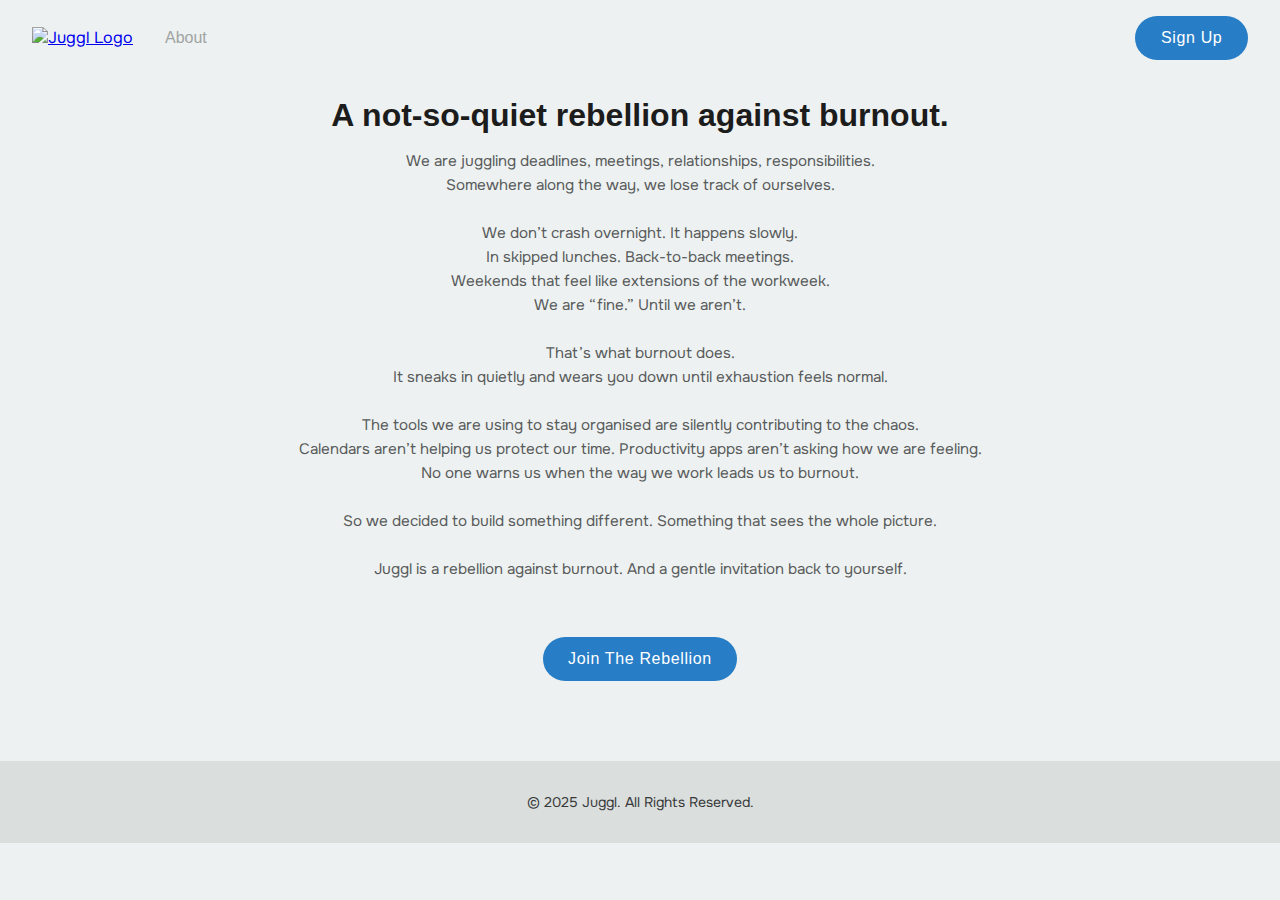
==== about.html @ 4b3c1176 "Create about.html" ====
<!DOCTYPE html>
<html lang="en">
<head>
  <meta charset="UTF-8" />
  <meta name="viewport" content="width=device-width, initial-scale=1.0" />
  <title>About – Juggl</title>

  <!-- Fonts -->
  <link href="https://fonts.googleapis.com/css2?family=Onest:wght@400;500;700&display=swap" rel="stylesheet" />

  <style>
    @font-face {
        font-family: 'Roca';
        src: url('Roca-Regular.woff') format('truetype');
        font-weight: normal;
        font-style: normal;
    }

    * {
      box-sizing: border-box;
    }

    body {
      margin: 0;
      padding: 0;
      font-family: 'Onest', sans-serif;
      background-color: #EEF1F1;
      color: #585B5B;
    }

    nav {
      display: flex;
      justify-content: space-between;
      align-items: center;
      padding: 1rem 2rem;
    }

    .nav-left {
      display: flex;
      align-items: center;
      gap: 2rem;
    }

    .about-link {
      text-decoration: none;
      color: #9FA4A3;
      font-family: 'Roca', sans-serif;
      font-weight: normal;
      font-size: 1rem;
    }

    .signup-button {
      display: inline-block;
      text-decoration: none;
      padding: 0.8rem 1.6rem;
      border-radius: 3rem;
      background: #277DC6;
      color: white;
      font-family: 'Roca', sans-serif;
      font-size: 1rem;
      letter-spacing: 0.04rem;
      border: none;
      cursor: pointer;
    }

    .signup-button:hover {
      background-color: #19598F;
    }

    .container {
      text-align: center;
      padding: 0rem 2rem 2rem;
      max-width: 800px;
      margin: 0 auto;
      margin-bottom: 1rem;
      position: relative;
      z-index: 1;
    }

    h1 {
      font-family: 'Roca', sans-serif;
      font-size: 2rem;
      margin-bottom: 0.5rem;
      color: #1B1C1B;
    }

    p {
      font-size: 0.95rem;
      line-height: 1.5rem;
      margin-bottom: 1.5rem;
    }

    .cta-button {
      font-family: 'Roca', sans-serif;
      background-color: #277DC6;
      color: white;
      padding: 0.8rem 1.6rem;
      border-radius: 3rem;
      font-size: 1rem;
      letter-spacing: 0.04rem;
      text-decoration: none;
      display: inline-block;
      margin-top: 2rem;
    }

    .cta-button:hover {
      background-color: #19598F;
    }

    footer {
      text-align: center;
      font-size: 0.875rem;
      color: #383A3A;
      background-color: rgba(197, 204, 202, 0.5);
      padding: 2rem 1rem;
      margin-top: 3rem;
      margin-bottom: 0rem;
    }
  </style>
</head>
<body>

  <!-- Top Nav Bar -->
  <nav>
    <div class="nav-left">
     <a href="index.html">
     <img src="updatedlogo.png" alt="Juggl Logo" style="height: 32px;" />
    </a>
    <a href="about.html" class="about-link">About</a>
    </div>
    <a href="https://forms.gle/b6KvJgP85BKoRMAT6" class="signup-button" target="_blank" rel="noopener noreferrer">Sign Up</a>
  </nav>
  
  <!-- Page Content -->
  <div class="container">
    <h1>A not-so-quiet rebellion against burnout.</h1>
    <p>We are juggling deadlines, meetings, relationships, responsibilities. <br/> Somewhere along the way, we lose track of ourselves.</p>
    <p>We don’t crash overnight. It happens slowly. <br/> In skipped lunches. Back-to-back meetings. <br/> Weekends that feel like extensions of the workweek. <br/> We are “fine.” Until we aren’t. </p>
    <p>That’s what burnout does. <br/> It sneaks in quietly and wears you down until exhaustion feels normal.</p>
    <p>The tools we are using to stay organised are silently contributing to the chaos. <br/> Calendars aren’t helping us protect our time. Productivity apps aren’t asking how we are feeling. <br/> No one warns us when the way we work leads us to burnout.</p>
    <p>So we decided to build something different. Something that sees the whole picture.</p>
    <p>Juggl is a rebellion against burnout. And a gentle invitation back to yourself.</p>

    <a href="https://forms.gle/b6KvJgP85BKoRMAT6" class="cta-button" target="_blank" rel="noopener noreferrer">Join The Rebellion</a>
  </div>

  <!-- Footer -->
  <footer>
    © 2025 Juggl. All Rights Reserved.
  </footer>

</body>
</html>
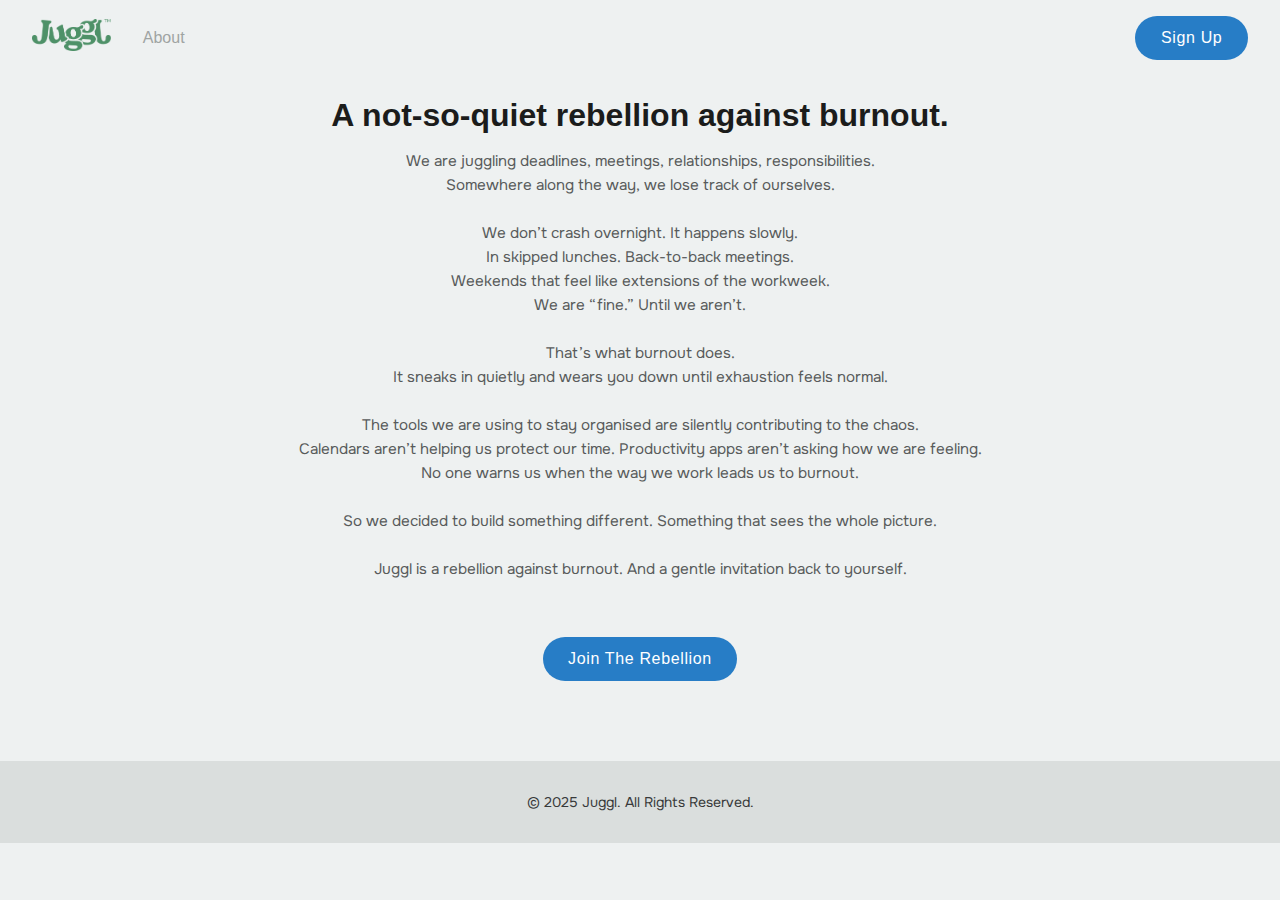
==== commit 19b78e49: "Update about.html" ====
--- a/about.html
+++ b/about.html
@@ -11,7 +11,7 @@
   <style>
     @font-face {
         font-family: 'Roca';
-        src: url('Roca-Regular.woff') format('truetype');
+        src: url('Roca-Regular.woff') format('woff');
         font-weight: normal;
         font-style: normal;
     }
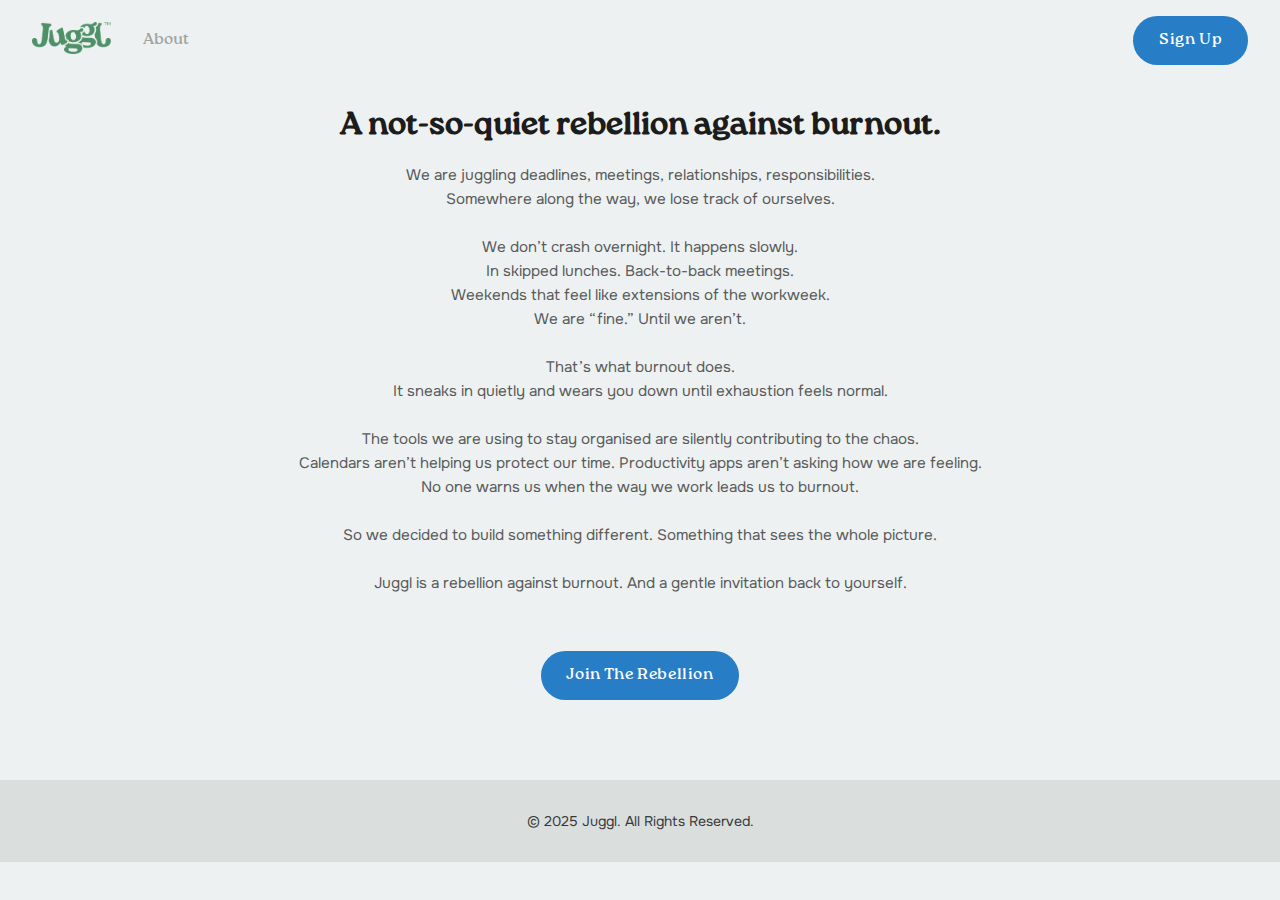
==== commit 1d0f3523: "Update about.html" ====
--- a/about.html
+++ b/about.html
@@ -11,7 +11,7 @@
   <style>
     @font-face {
         font-family: 'Roca';
-        src: url('Roca-Regular.woff') format('woff');
+        src: url('roca-regular.woff') format('woff');
         font-weight: normal;
         font-style: normal;
     }
